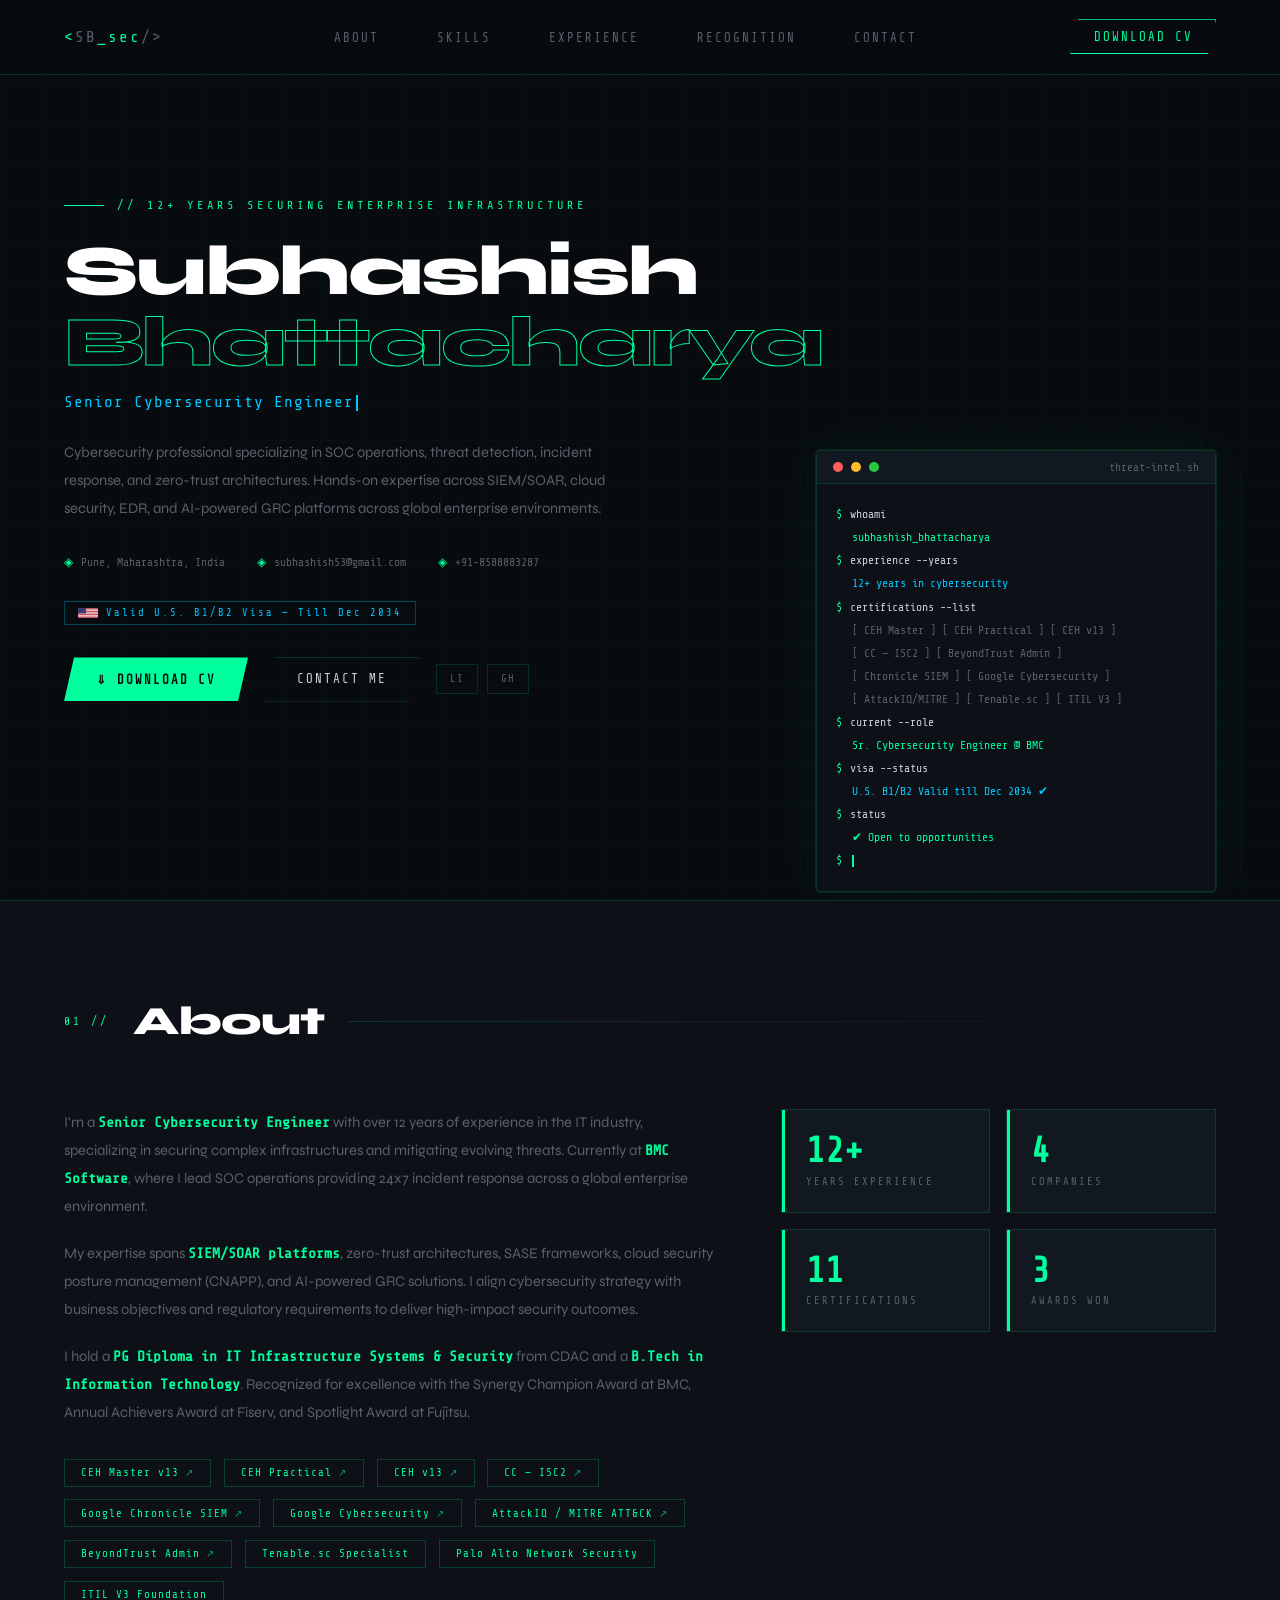
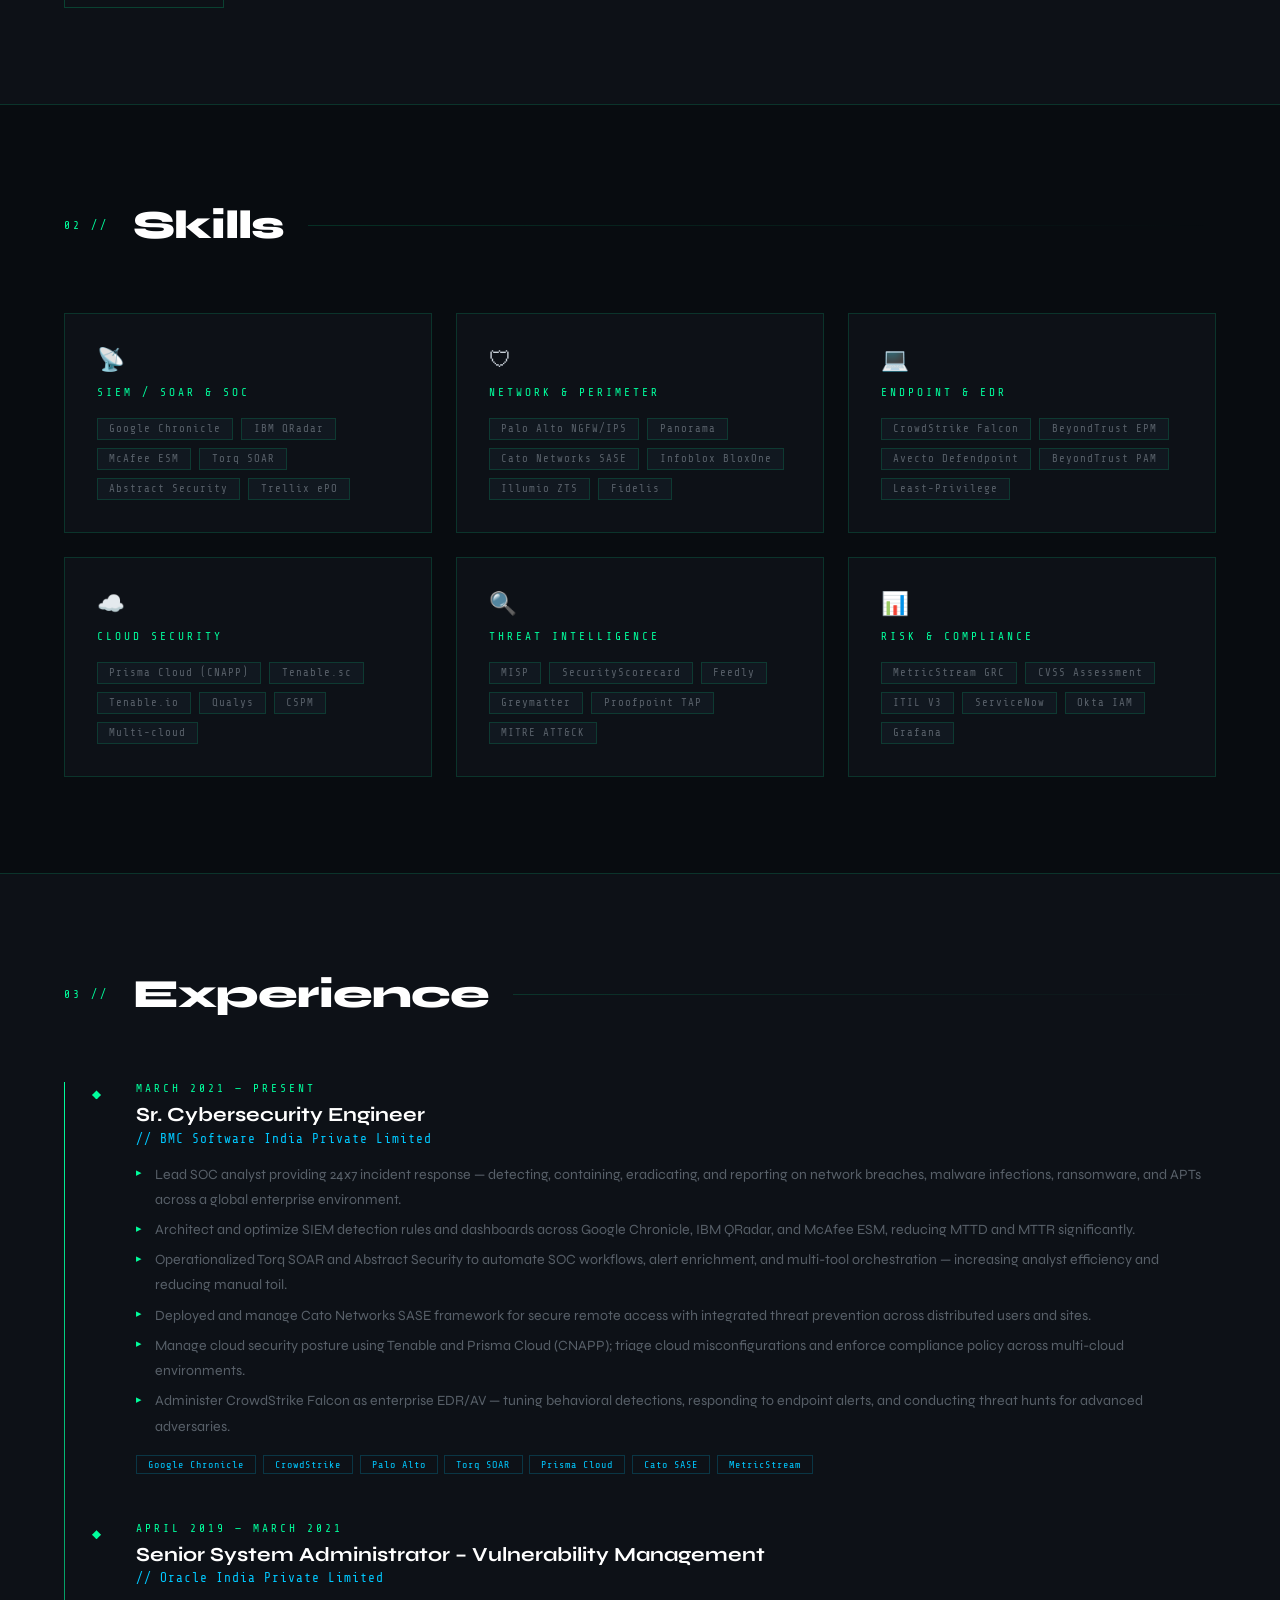
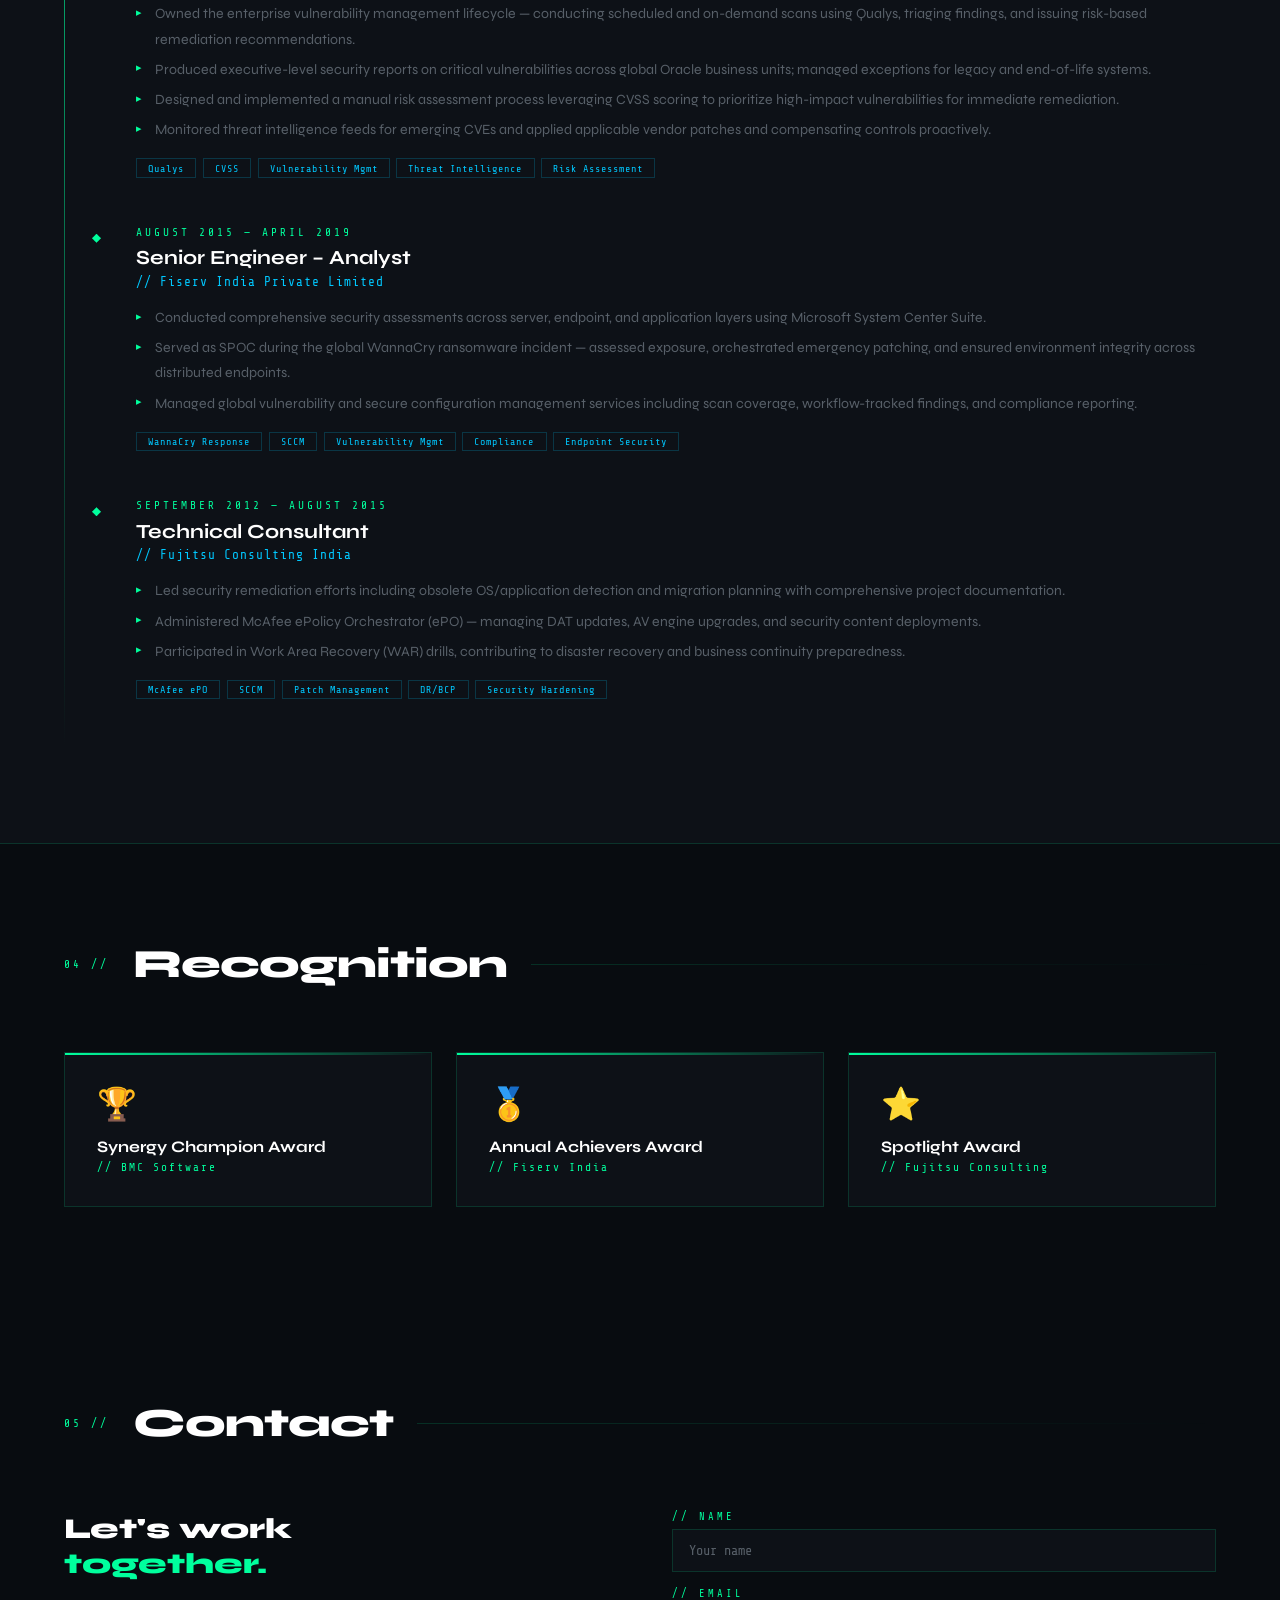
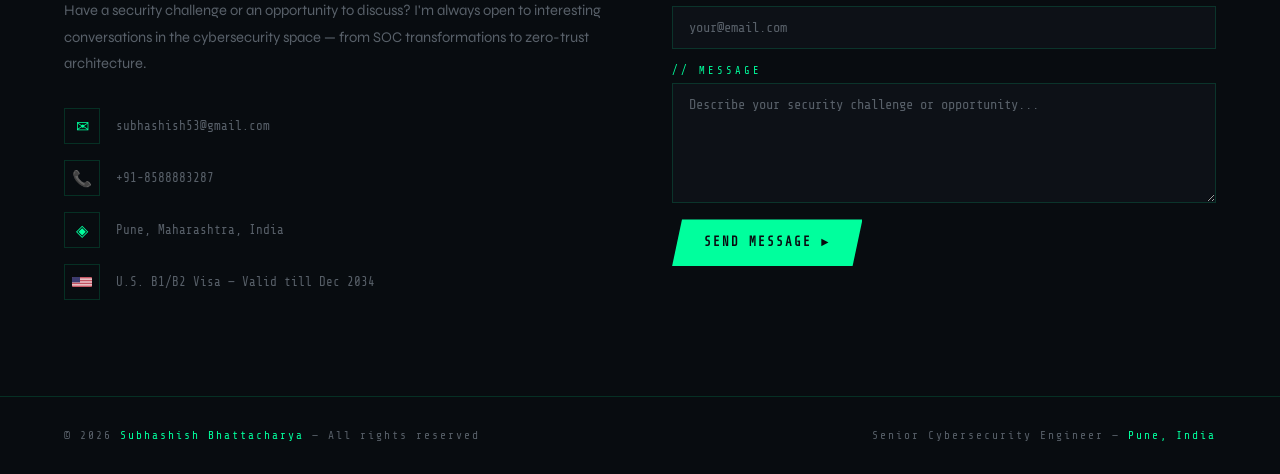
==== index.html @ 86fe82c5 "Initial commit — Subhashish Bhattacharya portfolio - Single-page cybersecurity portfolio (index.html" ====
<!DOCTYPE html>
<html lang="en">
<head>
<meta charset="UTF-8"/>
<meta name="viewport" content="width=device-width, initial-scale=1.0"/>
<meta name="description" content="Subhashish Bhattacharya — Senior Cybersecurity Engineer with 12+ years in SOC operations, threat detection, incident response, SIEM/SOAR, and cloud security across global enterprise environments."/>
<meta name="keywords" content="Cybersecurity Engineer, SOC, SIEM, SOAR, CrowdStrike, Chronicle, Incident Response, Threat Hunting, Cloud Security, Pune"/>
<meta name="author" content="Subhashish Bhattacharya"/>
<!-- Open Graph -->
<meta property="og:title" content="Subhashish Bhattacharya | Senior Cybersecurity Engineer"/>
<meta property="og:description" content="12+ years securing enterprise infrastructure — SOC, SIEM/SOAR, threat detection, cloud security."/>
<meta property="og:type" content="website"/>
<meta property="og:url" content="https://subhashish53.netlify.app/"/>
<!-- Twitter Card -->
<meta name="twitter:card" content="summary"/>
<meta name="twitter:title" content="Subhashish Bhattacharya | Senior Cybersecurity Engineer"/>
<meta name="twitter:description" content="12+ years securing enterprise infrastructure — SOC, SIEM/SOAR, threat detection, cloud security."/>
<title>Subhashish Bhattacharya | Senior Cybersecurity Engineer</title>
<link rel="preconnect" href="https://fonts.googleapis.com"/>
<link rel="preconnect" href="https://fonts.gstatic.com" crossorigin/>
<link href="https://fonts.googleapis.com/css2?family=Share+Tech+Mono&family=Syne:wght@400;600;700;800&display=swap" rel="stylesheet"/>
<link rel="stylesheet" href="style.css"/>
</head>
<body>

<a href="#hero" class="skip-link">Skip to content</a>

<!-- NAV -->
<nav aria-label="Main navigation">
  <a href="#hero" class="nav-logo" aria-label="Home">&lt;<span>SB</span>_sec<span>/&gt;</span></a>
  <ul class="nav-links" id="nav-menu" role="list">
    <li><a href="#about">About</a></li>
    <li><a href="#skills">Skills</a></li>
    <li><a href="#experience">Experience</a></li>
    <li><a href="#awards">Recognition</a></li>
    <li><a href="#contact">Contact</a></li>
  </ul>
  <button class="nav-hamburger" id="nav-toggle" aria-controls="nav-menu" aria-expanded="false" aria-label="Toggle navigation menu">
    <span></span><span></span><span></span>
  </button>
  <a href="Subhashish_Bhattacharya.pdf" download class="nav-cta" aria-label="Download CV PDF">Download CV</a>
</nav>

<!-- HERO -->
<section id="hero" aria-label="Introduction">
  <div class="hero-content">
    <div class="hero-tag">// 12+ years securing enterprise infrastructure</div>
    <h1 class="hero-name">Subhashish<br><span class="outline">Bhattacharya</span></h1>
    <div class="hero-title" aria-live="polite" aria-label="Current role">
      <span id="typed-text">Senior Cybersecurity Engineer</span><span class="cursor" aria-hidden="true"></span>
    </div>
    <p class="hero-desc">
      Cybersecurity professional specializing in SOC operations, threat detection, incident response, and zero-trust architectures. Hands-on expertise across SIEM/SOAR, cloud security, EDR, and AI-powered GRC platforms across global enterprise environments.
    </p>
    <div class="hero-info">
      <div class="hero-info-item"><span class="icon" aria-hidden="true">◈</span> Pune, Maharashtra, India</div>
      <div class="hero-info-item"><span class="icon" aria-hidden="true">◈</span> <a href="mailto:subhashish53@gmail.com" style="color:inherit;text-decoration:none;">subhashish53@gmail.com</a></div>
      <div class="hero-info-item"><span class="icon" aria-hidden="true">◈</span> +91-8588883287</div>
    </div>
    <div class="visa-badge" role="note"><img src="data:image/svg+xml,%3Csvg xmlns='http://www.w3.org/2000/svg' viewBox='0 0 60 30'%3E%3Crect width='60' height='30' fill='%23B22234'/%3E%3Crect y='2.3' width='60' height='2.3' fill='white'/%3E%3Crect y='6.9' width='60' height='2.3' fill='white'/%3E%3Crect y='11.5' width='60' height='2.3' fill='white'/%3E%3Crect y='16.2' width='60' height='2.3' fill='white'/%3E%3Crect y='20.8' width='60' height='2.3' fill='white'/%3E%3Crect y='25.4' width='60' height='2.3' fill='white'/%3E%3Crect width='24' height='16.2' fill='%233C3B6E'/%3E%3C/svg%3E" alt="US Flag" class="flag-img" aria-hidden="true"/> Valid U.S. B1/B2 Visa — Till Dec 2034</div>
    <div class="hero-actions">
      <a href="Subhashish_Bhattacharya.pdf" download class="btn-primary" aria-label="Download CV PDF">&#8659; Download CV</a>
      <a href="#contact" class="btn-secondary">Contact Me</a>
      <div class="social-links" aria-label="Social profiles">
        <a href="https://www.linkedin.com/in/subhashish53/" target="_blank" rel="noopener noreferrer" aria-label="LinkedIn profile">LI</a>
        <a href="https://github.com/subhashish53" target="_blank" rel="noopener noreferrer" aria-label="GitHub profile">GH</a>
      </div>
    </div>
  </div>

  <div class="hero-terminal" aria-hidden="true" role="presentation">
    <div class="terminal-bar">
      <div class="t-dot red"></div><div class="t-dot yellow"></div><div class="t-dot green"></div>
      <div class="terminal-title">threat-intel.sh</div>
    </div>
    <div class="terminal-body">
      <div class="t-line"><span class="t-prompt">$</span><span class="t-cmd"> whoami</span></div>
      <div class="t-out t-green">subhashish_bhattacharya</div>
      <div class="t-line"><span class="t-prompt">$</span><span class="t-cmd"> experience --years</span></div>
      <div class="t-out t-blue">12+ years in cybersecurity</div>
      <div class="t-line"><span class="t-prompt">$</span><span class="t-cmd"> certifications --list</span></div>
      <div class="t-out">[ CEH Master ] [ CEH Practical ] [ CEH v13 ]</div>
      <div class="t-out">[ CC — ISC2 ] [ BeyondTrust Admin ]</div>
      <div class="t-out">[ Chronicle SIEM ] [ Google Cybersecurity ]</div>
      <div class="t-out">[ AttackIQ/MITRE ] [ Tenable.sc ] [ ITIL V3 ]</div>
      <div class="t-line"><span class="t-prompt">$</span><span class="t-cmd"> current --role</span></div>
      <div class="t-out t-green">Sr. Cybersecurity Engineer @ BMC</div>
      <div class="t-line"><span class="t-prompt">$</span><span class="t-cmd"> visa --status</span></div>
      <div class="t-out t-blue">U.S. B1/B2 Valid till Dec 2034 ✔</div>
      <div class="t-line"><span class="t-prompt">$</span><span class="t-cmd"> status</span></div>
      <div class="t-out t-green">✔ Open to opportunities</div>
      <div class="t-line"><span class="t-prompt">$</span><span class="t-cmd"><span class="cursor" style="background:var(--accent)" aria-hidden="true"></span></span></div>
    </div>
  </div>
</section>

<!-- ABOUT -->
<section id="about" aria-labelledby="about-title">
  <div class="section-header reveal">
    <span class="section-number">01 //</span>
    <h2 class="section-title" id="about-title">About</h2>
    <div class="section-line" aria-hidden="true"></div>
  </div>
  <div class="about-grid">
    <div class="about-text reveal">
      <p>I'm a <strong>Senior Cybersecurity Engineer</strong> with over 12 years of experience in the IT industry, specializing in securing complex infrastructures and mitigating evolving threats. Currently at <strong>BMC Software</strong>, where I lead SOC operations providing 24x7 incident response across a global enterprise environment.</p>
      <p>My expertise spans <strong>SIEM/SOAR platforms</strong>, zero-trust architectures, SASE frameworks, cloud security posture management (CNAPP), and AI-powered GRC solutions. I align cybersecurity strategy with business objectives and regulatory requirements to deliver high-impact security outcomes.</p>
      <p>I hold a <strong>PG Diploma in IT Infrastructure Systems &amp; Security</strong> from CDAC and a <strong>B.Tech in Information Technology</strong>. Recognized for excellence with the Synergy Champion Award at BMC, Annual Achievers Award at Fiserv, and Spotlight Award at Fujitsu.</p>

      <div class="certs-grid" role="list" aria-label="Certifications">
        <a class="cert-badge" role="listitem" href="https://drive.google.com/file/d/1cqCPP0fcl5gA-QZOKap31Gk3EQddqBVk/view" target="_blank" rel="noopener noreferrer" aria-label="CEH Master v13 certificate (opens in new tab)">CEH Master v13</a>
        <a class="cert-badge" role="listitem" href="https://drive.google.com/file/d/16MxEuxCjTVktu-DKGBJn0GdXpfcSZPaK/view" target="_blank" rel="noopener noreferrer" aria-label="CEH Practical certificate (opens in new tab)">CEH Practical</a>
        <a class="cert-badge" role="listitem" href="https://drive.google.com/file/d/1heQb-JkA9ScF9t5deFjkH-E2OxWP1b0K/view" target="_blank" rel="noopener noreferrer" aria-label="CEH v13 certificate (opens in new tab)">CEH v13</a>
        <a class="cert-badge" role="listitem" href="https://drive.google.com/file/d/1R3XdmagIMR9EzPBZNs9bTCRd5XsYGVK7/view" target="_blank" rel="noopener noreferrer" aria-label="CC — ISC2 certificate (opens in new tab)">CC — ISC2</a>
        <a class="cert-badge" role="listitem" href="https://drive.google.com/file/d/1AcaLoS705KobUgCL_Svd_c0FHXDXWL0P/view" target="_blank" rel="noopener noreferrer" aria-label="Google Chronicle SIEM certificate (opens in new tab)">Google Chronicle SIEM</a>
        <a class="cert-badge" role="listitem" href="https://drive.google.com/file/d/1JjbPBuRhxGrsvR8KgAdQMt10MkFg2x_4/view" target="_blank" rel="noopener noreferrer" aria-label="Google Cybersecurity certificate (opens in new tab)">Google Cybersecurity</a>
        <a class="cert-badge" role="listitem" href="https://drive.google.com/file/d/1i5aWia-tntS1HQNsrq4wCXVqkUFIYgM4/view" target="_blank" rel="noopener noreferrer" aria-label="AttackIQ MITRE ATT&amp;CK certificate (opens in new tab)">AttackIQ / MITRE ATT&amp;CK</a>
        <a class="cert-badge" role="listitem" href="https://drive.google.com/file/d/1MNc_0Uo7kedq93VqOlQg95E8Md-zAUr9/view" target="_blank" rel="noopener noreferrer" aria-label="BeyondTrust Admin certificate (opens in new tab)">BeyondTrust Admin</a>
        <span class="cert-badge" role="listitem">Tenable.sc Specialist</span>
        <span class="cert-badge" role="listitem">Palo Alto Network Security</span>
        <span class="cert-badge" role="listitem">ITIL V3 Foundation</span>
      </div>
    </div>
    <div class="about-stats reveal" aria-label="Career statistics">
      <div class="stat-card"><div class="stat-num">12+</div><div class="stat-label">Years Experience</div></div>
      <div class="stat-card"><div class="stat-num">4</div><div class="stat-label">Companies</div></div>
      <div class="stat-card"><div class="stat-num">11</div><div class="stat-label">Certifications</div></div>
      <div class="stat-card"><div class="stat-num">3</div><div class="stat-label">Awards Won</div></div>
    </div>
  </div>
</section>

<!-- SKILLS -->
<section id="skills" aria-labelledby="skills-title">
  <div class="section-header reveal">
    <span class="section-number">02 //</span>
    <h2 class="section-title" id="skills-title">Skills</h2>
    <div class="section-line" aria-hidden="true"></div>
  </div>
  <div class="skills-grid">
    <div class="skill-category reveal">
      <div class="skill-cat-icon" aria-hidden="true">📡</div>
      <div class="skill-cat-title">SIEM / SOAR &amp; SOC</div>
      <div class="skill-tags">
        <span class="skill-tag">Google Chronicle</span>
        <span class="skill-tag">IBM QRadar</span>
        <span class="skill-tag">McAfee ESM</span>
        <span class="skill-tag">Torq SOAR</span>
        <span class="skill-tag">Abstract Security</span>
        <span class="skill-tag">Trellix ePO</span>
      </div>
    </div>
    <div class="skill-category reveal">
      <div class="skill-cat-icon" aria-hidden="true">🛡</div>
      <div class="skill-cat-title">Network &amp; Perimeter</div>
      <div class="skill-tags">
        <span class="skill-tag">Palo Alto NGFW/IPS</span>
        <span class="skill-tag">Panorama</span>
        <span class="skill-tag">Cato Networks SASE</span>
        <span class="skill-tag">Infoblox BloxOne</span>
        <span class="skill-tag">Illumio ZTS</span>
        <span class="skill-tag">Fidelis</span>
      </div>
    </div>
    <div class="skill-category reveal">
      <div class="skill-cat-icon" aria-hidden="true">💻</div>
      <div class="skill-cat-title">Endpoint &amp; EDR</div>
      <div class="skill-tags">
        <span class="skill-tag">CrowdStrike Falcon</span>
        <span class="skill-tag">BeyondTrust EPM</span>
        <span class="skill-tag">Avecto Defendpoint</span>
        <span class="skill-tag">BeyondTrust PAM</span>
        <span class="skill-tag">Least-Privilege</span>
      </div>
    </div>
    <div class="skill-category reveal">
      <div class="skill-cat-icon" aria-hidden="true">☁️</div>
      <div class="skill-cat-title">Cloud Security</div>
      <div class="skill-tags">
        <span class="skill-tag">Prisma Cloud (CNAPP)</span>
        <span class="skill-tag">Tenable.sc</span>
        <span class="skill-tag">Tenable.io</span>
        <span class="skill-tag">Qualys</span>
        <span class="skill-tag">CSPM</span>
        <span class="skill-tag">Multi-cloud</span>
      </div>
    </div>
    <div class="skill-category reveal">
      <div class="skill-cat-icon" aria-hidden="true">🔍</div>
      <div class="skill-cat-title">Threat Intelligence</div>
      <div class="skill-tags">
        <span class="skill-tag">MISP</span>
        <span class="skill-tag">SecurityScorecard</span>
        <span class="skill-tag">Feedly</span>
        <span class="skill-tag">Greymatter</span>
        <span class="skill-tag">Proofpoint TAP</span>
        <span class="skill-tag">MITRE ATT&amp;CK</span>
      </div>
    </div>
    <div class="skill-category reveal">
      <div class="skill-cat-icon" aria-hidden="true">📊</div>
      <div class="skill-cat-title">Risk &amp; Compliance</div>
      <div class="skill-tags">
        <span class="skill-tag">MetricStream GRC</span>
        <span class="skill-tag">CVSS Assessment</span>
        <span class="skill-tag">ITIL V3</span>
        <span class="skill-tag">ServiceNow</span>
        <span class="skill-tag">Okta IAM</span>
        <span class="skill-tag">Grafana</span>
      </div>
    </div>
  </div>
</section>

<!-- EXPERIENCE -->
<section id="experience" aria-labelledby="experience-title">
  <div class="section-header reveal">
    <span class="section-number">03 //</span>
    <h2 class="section-title" id="experience-title">Experience</h2>
    <div class="section-line" aria-hidden="true"></div>
  </div>
  <div class="timeline">

    <article class="timeline-item reveal">
      <div class="timeline-date">March 2021 — Present</div>
      <h3 class="timeline-role">Sr. Cybersecurity Engineer</h3>
      <div class="timeline-company">// BMC Software India Private Limited</div>
      <ul class="timeline-bullets">
        <li>Lead SOC analyst providing 24x7 incident response — detecting, containing, eradicating, and reporting on network breaches, malware infections, ransomware, and APTs across a global enterprise environment.</li>
        <li>Architect and optimize SIEM detection rules and dashboards across Google Chronicle, IBM QRadar, and McAfee ESM, reducing MTTD and MTTR significantly.</li>
        <li>Operationalized Torq SOAR and Abstract Security to automate SOC workflows, alert enrichment, and multi-tool orchestration — increasing analyst efficiency and reducing manual toil.</li>
        <li>Deployed and manage Cato Networks SASE framework for secure remote access with integrated threat prevention across distributed users and sites.</li>
        <li>Manage cloud security posture using Tenable and Prisma Cloud (CNAPP); triage cloud misconfigurations and enforce compliance policy across multi-cloud environments.</li>
        <li>Administer CrowdStrike Falcon as enterprise EDR/AV — tuning behavioral detections, responding to endpoint alerts, and conducting threat hunts for advanced adversaries.</li>
      </ul>
      <div class="timeline-tags" aria-label="Technologies used">
        <span class="timeline-tag">Google Chronicle</span>
        <span class="timeline-tag">CrowdStrike</span>
        <span class="timeline-tag">Palo Alto</span>
        <span class="timeline-tag">Torq SOAR</span>
        <span class="timeline-tag">Prisma Cloud</span>
        <span class="timeline-tag">Cato SASE</span>
        <span class="timeline-tag">MetricStream</span>
      </div>
    </article>

    <article class="timeline-item reveal">
      <div class="timeline-date">April 2019 — March 2021</div>
      <h3 class="timeline-role">Senior System Administrator – Vulnerability Management</h3>
      <div class="timeline-company">// Oracle India Private Limited</div>
      <ul class="timeline-bullets">
        <li>Owned the enterprise vulnerability management lifecycle — conducting scheduled and on-demand scans using Qualys, triaging findings, and issuing risk-based remediation recommendations.</li>
        <li>Produced executive-level security reports on critical vulnerabilities across global Oracle business units; managed exceptions for legacy and end-of-life systems.</li>
        <li>Designed and implemented a manual risk assessment process leveraging CVSS scoring to prioritize high-impact vulnerabilities for immediate remediation.</li>
        <li>Monitored threat intelligence feeds for emerging CVEs and applied applicable vendor patches and compensating controls proactively.</li>
      </ul>
      <div class="timeline-tags" aria-label="Technologies used">
        <span class="timeline-tag">Qualys</span>
        <span class="timeline-tag">CVSS</span>
        <span class="timeline-tag">Vulnerability Mgmt</span>
        <span class="timeline-tag">Threat Intelligence</span>
        <span class="timeline-tag">Risk Assessment</span>
      </div>
    </article>

    <article class="timeline-item reveal">
      <div class="timeline-date">August 2015 — April 2019</div>
      <h3 class="timeline-role">Senior Engineer – Analyst</h3>
      <div class="timeline-company">// Fiserv India Private Limited</div>
      <ul class="timeline-bullets">
        <li>Conducted comprehensive security assessments across server, endpoint, and application layers using Microsoft System Center Suite.</li>
        <li>Served as SPOC during the global WannaCry ransomware incident — assessed exposure, orchestrated emergency patching, and ensured environment integrity across distributed endpoints.</li>
        <li>Managed global vulnerability and secure configuration management services including scan coverage, workflow-tracked findings, and compliance reporting.</li>
      </ul>
      <div class="timeline-tags" aria-label="Technologies used">
        <span class="timeline-tag">WannaCry Response</span>
        <span class="timeline-tag">SCCM</span>
        <span class="timeline-tag">Vulnerability Mgmt</span>
        <span class="timeline-tag">Compliance</span>
        <span class="timeline-tag">Endpoint Security</span>
      </div>
    </article>

    <article class="timeline-item reveal">
      <div class="timeline-date">September 2012 — August 2015</div>
      <h3 class="timeline-role">Technical Consultant</h3>
      <div class="timeline-company">// Fujitsu Consulting India</div>
      <ul class="timeline-bullets">
        <li>Led security remediation efforts including obsolete OS/application detection and migration planning with comprehensive project documentation.</li>
        <li>Administered McAfee ePolicy Orchestrator (ePO) — managing DAT updates, AV engine upgrades, and security content deployments.</li>
        <li>Participated in Work Area Recovery (WAR) drills, contributing to disaster recovery and business continuity preparedness.</li>
      </ul>
      <div class="timeline-tags" aria-label="Technologies used">
        <span class="timeline-tag">McAfee ePO</span>
        <span class="timeline-tag">SCCM</span>
        <span class="timeline-tag">Patch Management</span>
        <span class="timeline-tag">DR/BCP</span>
        <span class="timeline-tag">Security Hardening</span>
      </div>
    </article>

  </div>
</section>

<!-- AWARDS -->
<section id="awards" aria-labelledby="awards-title">
  <div class="section-header reveal">
    <span class="section-number">04 //</span>
    <h2 class="section-title" id="awards-title">Recognition</h2>
    <div class="section-line" aria-hidden="true"></div>
  </div>
  <div class="awards-grid">
    <div class="award-card reveal">
      <div class="award-icon" aria-hidden="true">🏆</div>
      <div class="award-title">Synergy Champion Award</div>
      <div class="award-company">// BMC Software</div>
    </div>
    <div class="award-card reveal">
      <div class="award-icon" aria-hidden="true">🥇</div>
      <div class="award-title">Annual Achievers Award</div>
      <div class="award-company">// Fiserv India</div>
    </div>
    <div class="award-card reveal">
      <div class="award-icon" aria-hidden="true">⭐</div>
      <div class="award-title">Spotlight Award</div>
      <div class="award-company">// Fujitsu Consulting</div>
    </div>
  </div>
</section>

<!-- CONTACT -->
<section id="contact" aria-labelledby="contact-title">
  <div class="section-header reveal">
    <span class="section-number">05 //</span>
    <h2 class="section-title" id="contact-title">Contact</h2>
    <div class="section-line" aria-hidden="true"></div>
  </div>
  <div class="contact-grid">
    <div class="contact-info reveal">
      <h3>Let's work<br><span style="color:var(--accent)">together.</span></h3>
      <p>Have a security challenge or an opportunity to discuss? I'm always open to interesting conversations in the cybersecurity space — from SOC transformations to zero-trust architecture.</p>
      <div class="contact-items">
        <div class="contact-item"><div class="c-icon" aria-hidden="true">✉</div><span><a href="mailto:subhashish53@gmail.com" style="color:var(--text-dim);text-decoration:none;">subhashish53@gmail.com</a></span></div>
        <div class="contact-item"><div class="c-icon" aria-hidden="true">📞</div><span>+91-8588883287</span></div>
        <div class="contact-item"><div class="c-icon" aria-hidden="true">◈</div><span>Pune, Maharashtra, India</span></div>
        <div class="contact-item"><div class="c-icon" aria-hidden="true"><img src="data:image/svg+xml,%3Csvg xmlns='http://www.w3.org/2000/svg' viewBox='0 0 60 30'%3E%3Crect width='60' height='30' fill='%23B22234'/%3E%3Crect y='2.3' width='60' height='2.3' fill='white'/%3E%3Crect y='6.9' width='60' height='2.3' fill='white'/%3E%3Crect y='11.5' width='60' height='2.3' fill='white'/%3E%3Crect y='16.2' width='60' height='2.3' fill='white'/%3E%3Crect y='20.8' width='60' height='2.3' fill='white'/%3E%3Crect y='25.4' width='60' height='2.3' fill='white'/%3E%3Crect width='24' height='16.2' fill='%233C3B6E'/%3E%3C/svg%3E" alt="US Flag" class="flag-img" aria-hidden="true"/></div><span>U.S. B1/B2 Visa — Valid till Dec 2034</span></div>
      </div>
    </div>
    <form class="contact-form reveal" id="contact-form" name="contact" netlify netlify-honeypot="bot-field" aria-label="Contact form">
      <input type="hidden" name="form-name" value="contact"/>
      <p hidden><label>Don't fill this out if you're human: <input name="bot-field"/></label></p>
      <div class="form-group">
        <label class="form-label" for="contact-name">// Name</label>
        <input type="text" id="contact-name" name="name" class="form-input" placeholder="Your name" required autocomplete="name"/>
      </div>
      <div class="form-group">
        <label class="form-label" for="contact-email">// Email</label>
        <input type="email" id="contact-email" name="email" class="form-input" placeholder="your@email.com" required autocomplete="email"/>
      </div>
      <div class="form-group">
        <label class="form-label" for="contact-message">// Message</label>
        <textarea id="contact-message" name="message" class="form-input" placeholder="Describe your security challenge or opportunity..." required></textarea>
      </div>
      <button type="submit" class="btn-submit">Send Message &#9658;</button>
      <div class="form-status" id="form-status" role="status" aria-live="polite"></div>
    </form>
  </div>
</section>

<!-- FOOTER -->
<footer>
  <div class="footer-text">© 2026 <span>Subhashish Bhattacharya</span> — All rights reserved</div>
  <div class="footer-text">Senior Cybersecurity Engineer — <span>Pune, India</span></div>
</footer>

<script src="script.js" defer></script>
</body>
</html>
---- style.css ----
/* ─────────────────────────────────────────────
   Subhashish Bhattacharya — Portfolio Styles
   subhashish53.netlify.app
   ───────────────────────────────────────────── */

/* ── DESIGN TOKENS ──────────────────────────── */
:root {
  --bg: #080c10;
  --bg2: #0d1117;
  --bg3: #111820;
  --accent: #00ff9d;
  --accent2: #00c8ff;
  --accent3: #ff4d6d;
  --text: #c9d1d9;
  --text-dim: #586069;
  --border: rgba(0,255,157,0.15);
  --mono: 'Share Tech Mono', monospace;
  --sans: 'Syne', sans-serif;
}

/* ── RESET & BASE ───────────────────────────── */
* { margin:0; padding:0; box-sizing:border-box; }
html { scroll-behavior: smooth; scroll-padding-top: 72px; }
body { background: var(--bg); color: var(--text); font-family: var(--sans); overflow-x: hidden; }

/* ── SKIP LINK ──────────────────────────────── */
.skip-link {
  position: absolute; top: -100%; left: 1rem;
  background: var(--accent); color: var(--bg);
  padding: 0.5rem 1rem; font-family: var(--mono); font-size: 0.8rem;
  z-index: 9999; text-decoration: none; font-weight: 700;
  transition: top 0.2s;
}
.skip-link:focus { top: 0.5rem; }

/* ── BACKGROUND GRID & SCANLINES ────────────── */
body::before {
  content: '';
  position: fixed; inset: 0;
  background-image:
    linear-gradient(rgba(0,255,157,0.03) 1px, transparent 1px),
    linear-gradient(90deg, rgba(0,255,157,0.03) 1px, transparent 1px);
  background-size: 40px 40px;
  pointer-events: none; z-index: 0;
}
body::after {
  content: '';
  position: fixed; inset: 0;
  background: repeating-linear-gradient(0deg, transparent, transparent 2px, rgba(0,0,0,0.08) 2px, rgba(0,0,0,0.08) 4px);
  pointer-events: none; z-index: 0;
}

/* ── NAV ────────────────────────────────────── */
nav {
  position: fixed; top: 0; left: 0; right: 0; z-index: 100;
  display: flex; justify-content: space-between; align-items: center;
  padding: 1.2rem 4rem;
  background: rgba(8,12,16,0.9); backdrop-filter: blur(12px);
  border-bottom: 1px solid var(--border);
}
.nav-logo { font-family: var(--mono); color: var(--accent); font-size: 1rem; letter-spacing: 2px; text-decoration: none; }
.nav-logo span { color: var(--text-dim); }
.nav-links { display: flex; gap: 2.5rem; list-style: none; }
.nav-links a {
  font-family: var(--mono); color: var(--text-dim); text-decoration: none;
  font-size: 0.78rem; letter-spacing: 2px; text-transform: uppercase; transition: color 0.2s;
}
.nav-links a::before { content: '> '; color: var(--accent); opacity: 0; transition: opacity 0.2s; }
.nav-links a:hover,
.nav-links a.active { color: var(--accent); }
.nav-links a:hover::before,
.nav-links a.active::before { opacity: 1; }
.nav-cta {
  font-family: var(--mono); font-size: 0.78rem; letter-spacing: 2px;
  padding: 0.6rem 1.4rem; border: 1px solid var(--accent); color: var(--accent);
  text-decoration: none; text-transform: uppercase; transition: all 0.2s;
  clip-path: polygon(8px 0%, 100% 0%, calc(100% - 8px) 100%, 0% 100%);
}
.nav-cta:hover { background: var(--accent); color: var(--bg); }

/* ── HAMBURGER ──────────────────────────────── */
.nav-hamburger {
  display: none; flex-direction: column; gap: 5px; cursor: pointer;
  background: none; border: none; padding: 4px; z-index: 101;
}
.nav-hamburger span {
  display: block; width: 22px; height: 2px; background: var(--accent); transition: all 0.3s;
}
.nav-hamburger.open span:nth-child(1) { transform: translateY(7px) rotate(45deg); }
.nav-hamburger.open span:nth-child(2) { opacity: 0; }
.nav-hamburger.open span:nth-child(3) { transform: translateY(-7px) rotate(-45deg); }

/* ── HERO ───────────────────────────────────── */
#hero {
  position: relative; min-height: 100vh;
  display: flex; align-items: center; padding: 0 4rem; z-index: 1;
}
.hero-content { max-width: 680px; animation: fadeUp 1s ease both; }
.hero-tag {
  font-family: var(--mono); font-size: 0.75rem; color: var(--accent);
  letter-spacing: 4px; text-transform: uppercase; margin-bottom: 1.5rem;
  display: flex; align-items: center; gap: 0.8rem;
}
.hero-tag::before { content: ''; width: 40px; height: 1px; background: var(--accent); }
.hero-name {
  font-size: clamp(2.5rem, 5.5vw, 5rem); font-weight: 800;
  line-height: 1; color: #fff; margin-bottom: 1rem; letter-spacing: -2px;
}
.hero-name .outline { color: transparent; -webkit-text-stroke: 1px var(--accent); }
.hero-title { font-family: var(--mono); font-size: 1rem; color: var(--accent2); margin-bottom: 1.5rem; letter-spacing: 1px; min-height: 1.4em; }
.cursor { display: inline-block; width: 2px; height: 1em; background: var(--accent2); margin-left: 2px; animation: blink 1s step-end infinite; vertical-align: middle; }
.hero-desc { font-size: 0.92rem; color: var(--text-dim); line-height: 1.9; max-width: 560px; margin-bottom: 2rem; }
.hero-info { display: flex; gap: 2rem; margin-bottom: 2rem; flex-wrap: wrap; }
.hero-info-item { font-family: var(--mono); font-size: 0.72rem; color: var(--text-dim); display: flex; align-items: center; gap: 0.5rem; }
.hero-info-item .icon { color: var(--accent); }
.visa-badge {
  display: inline-flex; align-items: center; gap: 0.5rem;
  font-family: var(--mono); font-size: 0.65rem; letter-spacing: 2px;
  padding: 0.3rem 0.8rem; border: 1px solid rgba(0,200,255,0.3);
  color: var(--accent2); margin-bottom: 2rem;
}
/* SVG flag image — works on all browsers/OS including Windows Chrome */
.flag-img { width: 20px; height: 10px; display: inline-block; vertical-align: middle; border-radius: 1px; flex-shrink: 0; }
.hero-actions { display: flex; gap: 1rem; align-items: center; flex-wrap: wrap; }
.btn-primary {
  font-family: var(--mono); font-size: 0.78rem; letter-spacing: 2px;
  padding: 0.9rem 2rem; background: var(--accent); color: var(--bg);
  text-decoration: none; text-transform: uppercase; font-weight: 700;
  clip-path: polygon(10px 0%, 100% 0%, calc(100% - 10px) 100%, 0% 100%);
  transition: all 0.2s; cursor: pointer; border: none; display: inline-block;
}
.btn-primary:hover { background: #00e88a; transform: translateY(-2px); }
.btn-secondary {
  font-family: var(--mono); font-size: 0.78rem; letter-spacing: 2px;
  padding: 0.9rem 2rem; border: 1px solid var(--border); color: var(--text);
  text-decoration: none; text-transform: uppercase; transition: all 0.2s;
  clip-path: polygon(10px 0%, 100% 0%, calc(100% - 10px) 100%, 0% 100%);
  display: inline-block;
}
.btn-secondary:hover { border-color: var(--accent); color: var(--accent); }
.social-links { display: flex; gap: 0.6rem; }
.social-links a {
  font-family: var(--mono); font-size: 0.65rem; color: var(--text-dim); text-decoration: none;
  letter-spacing: 1px; transition: color 0.2s; border: 1px solid var(--border); padding: 0.5rem 0.8rem;
}
.social-links a:hover { color: var(--accent); border-color: var(--accent); }

/* ── TERMINAL CARD ──────────────────────────── */
.hero-terminal {
  position: absolute; right: 4rem; top: 50%; transform: translateY(-50%);
  width: 400px; background: var(--bg2); border: 1px solid var(--border);
  border-radius: 4px; overflow: hidden; animation: fadeUp 1s 0.3s ease both;
  box-shadow: 0 0 60px rgba(0,255,157,0.05), 0 0 0 1px rgba(0,255,157,0.1);
}
.terminal-bar {
  background: var(--bg3); padding: 0.6rem 1rem;
  display: flex; align-items: center; gap: 0.5rem; border-bottom: 1px solid var(--border);
}
.t-dot { width: 10px; height: 10px; border-radius: 50%; }
.t-dot.red { background: #ff5f57; }
.t-dot.yellow { background: #febc2e; }
.t-dot.green { background: #28c840; }
.terminal-title { font-family: var(--mono); font-size: 0.7rem; color: var(--text-dim); margin-left: auto; }
.terminal-body { padding: 1.2rem; font-family: var(--mono); font-size: 0.72rem; line-height: 2; }
.t-line { display: flex; gap: 0.5rem; }
.t-prompt { color: var(--accent); }
.t-cmd { color: var(--text); }
.t-out { color: var(--text-dim); padding-left: 1rem; }
.t-green { color: var(--accent); }
.t-blue { color: var(--accent2); }
.t-red { color: var(--accent3); }

/* ── SECTIONS ───────────────────────────────── */
section { position: relative; z-index: 1; padding: 6rem 4rem; }
.section-header { display: flex; align-items: center; gap: 1.5rem; margin-bottom: 4rem; }
.section-number { font-family: var(--mono); font-size: 0.7rem; color: var(--accent); letter-spacing: 3px; }
.section-title { font-size: 2.5rem; font-weight: 800; color: #fff; letter-spacing: -1px; }
.section-line { flex: 1; height: 1px; background: linear-gradient(to right, var(--border), transparent); }

/* ── SCROLL REVEAL ──────────────────────────── */
.reveal { opacity: 0; transform: translateY(24px); transition: opacity 0.6s ease, transform 0.6s ease; }
.reveal.visible { opacity: 1; transform: translateY(0); }

/* ── ABOUT ──────────────────────────────────── */
#about { background: var(--bg2); border-top: 1px solid var(--border); border-bottom: 1px solid var(--border); }
.about-grid { display: grid; grid-template-columns: 1.2fr 0.8fr; gap: 4rem; align-items: start; }
.about-text p { color: var(--text-dim); line-height: 1.9; margin-bottom: 1.2rem; font-size: 0.92rem; }
.about-text p strong { color: var(--accent); font-family: var(--mono); }
.about-stats { display: grid; grid-template-columns: 1fr 1fr; gap: 1rem; }
.stat-card {
  background: var(--bg3); border: 1px solid var(--border);
  padding: 1.5rem; position: relative; overflow: hidden; transition: border-color 0.3s;
}
.stat-card::before { content: ''; position: absolute; top: 0; left: 0; width: 3px; height: 100%; background: var(--accent); }
.stat-card:hover { border-color: var(--accent); }
.stat-num { font-size: 2.2rem; font-weight: 800; color: var(--accent); font-family: var(--mono); line-height: 1; }
.stat-label { font-family: var(--mono); font-size: 0.65rem; color: var(--text-dim); letter-spacing: 2px; text-transform: uppercase; margin-top: 0.4rem; }

/* ── CERTIFICATIONS ─────────────────────────── */
.certs-grid { display: flex; flex-wrap: wrap; gap: 0.8rem; margin-top: 2rem; }
.cert-badge {
  font-family: var(--mono); font-size: 0.68rem; padding: 0.4rem 1rem;
  border: 1px solid rgba(0,255,157,0.2); color: var(--accent);
  letter-spacing: 1px; transition: all 0.2s; text-decoration: none; display: inline-block;
}
.cert-badge:hover { background: rgba(0,255,157,0.05); border-color: var(--accent); }
.cert-badge[href]::after { content: ' \2197'; font-size: 0.6rem; opacity: 0.6; }
.cert-badge:not([href]) { cursor: default; }

/* ── SKILLS ─────────────────────────────────── */
.skills-grid { display: grid; grid-template-columns: repeat(auto-fit, minmax(280px, 1fr)); gap: 1.5rem; }
.skill-category {
  background: var(--bg2); border: 1px solid var(--border); padding: 2rem;
  transition: border-color 0.3s, transform 0.3s; position: relative; overflow: hidden;
}
.skill-category::after {
  content: ''; position: absolute; inset: 0;
  background: linear-gradient(135deg, rgba(0,255,157,0.03), transparent);
  opacity: 0; transition: opacity 0.3s;
}
.skill-category:hover { border-color: rgba(0,255,157,0.4); transform: translateY(-4px); }
.skill-category:hover::after { opacity: 1; }
.skill-cat-icon { font-size: 1.4rem; margin-bottom: 0.8rem; }
.skill-cat-title { font-family: var(--mono); font-size: 0.7rem; color: var(--accent); letter-spacing: 3px; text-transform: uppercase; margin-bottom: 1.2rem; }
.skill-tags { display: flex; flex-wrap: wrap; gap: 0.5rem; }
.skill-tag {
  font-family: var(--mono); font-size: 0.67rem; padding: 0.25rem 0.7rem;
  background: var(--bg3); border: 1px solid var(--border); color: var(--text-dim);
  letter-spacing: 1px; transition: all 0.2s;
}
.skill-tag:hover { border-color: var(--accent); color: var(--accent); }

/* ── EXPERIENCE ─────────────────────────────── */
#experience { background: var(--bg2); border-top: 1px solid var(--border); border-bottom: 1px solid var(--border); }
.timeline { position: relative; padding-left: 2rem; }
.timeline::before {
  content: ''; position: absolute; left: 0; top: 0; bottom: 0;
  width: 1px; background: linear-gradient(to bottom, var(--accent), transparent);
}
.timeline-item { position: relative; padding: 0 0 3rem 2.5rem; }
.timeline-item::before {
  content: ''; position: absolute; left: -4px; top: 8px;
  width: 9px; height: 9px; background: var(--accent);
  box-shadow: 0 0 12px var(--accent); clip-path: polygon(50% 0%, 100% 50%, 50% 100%, 0% 50%);
}
.timeline-date { font-family: var(--mono); font-size: 0.7rem; color: var(--accent); letter-spacing: 3px; text-transform: uppercase; margin-bottom: 0.4rem; }
.timeline-role { font-size: 1.25rem; font-weight: 700; color: #fff; margin-bottom: 0.3rem; }
.timeline-company { font-family: var(--mono); font-size: 0.8rem; color: var(--accent2); margin-bottom: 1rem; letter-spacing: 1px; }
.timeline-bullets { list-style: none; margin-bottom: 1rem; }
.timeline-bullets li {
  color: var(--text-dim); font-size: 0.88rem; line-height: 1.8; padding-left: 1.2rem; position: relative; margin-bottom: 0.3rem;
}
.timeline-bullets li::before { content: '\25B8'; position: absolute; left: 0; color: var(--accent); font-size: 0.7rem; top: 0.1rem; }
.timeline-tags { display: flex; flex-wrap: wrap; gap: 0.4rem; }
.timeline-tag {
  font-family: var(--mono); font-size: 0.63rem; padding: 0.2rem 0.7rem;
  border: 1px solid rgba(0,200,255,0.2); color: var(--accent2); letter-spacing: 1px;
}

/* ── CONTACT ────────────────────────────────── */
.contact-grid { display: grid; grid-template-columns: 1fr 1fr; gap: 4rem; align-items: start; }
.contact-info h3 { font-size: 1.8rem; font-weight: 800; color: #fff; margin-bottom: 1rem; }
.contact-info p { color: var(--text-dim); line-height: 1.8; font-size: 0.92rem; margin-bottom: 2rem; }
.contact-items { display: flex; flex-direction: column; gap: 1rem; }
.contact-item { display: flex; align-items: center; gap: 1rem; font-family: var(--mono); font-size: 0.78rem; color: var(--text-dim); }
.contact-item .c-icon { width: 36px; height: 36px; border: 1px solid var(--border); display: flex; align-items: center; justify-content: center; color: var(--accent); font-size: 1rem; flex-shrink: 0; }
.contact-form { display: flex; flex-direction: column; gap: 1rem; }
.form-group { display: flex; flex-direction: column; gap: 0.4rem; }
.form-label { font-family: var(--mono); font-size: 0.65rem; color: var(--accent); letter-spacing: 3px; text-transform: uppercase; }
.form-input {
  background: var(--bg2); border: 1px solid var(--border); color: var(--text);
  padding: 0.8rem 1rem; font-family: var(--mono); font-size: 0.85rem;
  outline: none; transition: border-color 0.2s; width: 100%;
}
.form-input:focus { border-color: var(--accent); box-shadow: 0 0 0 2px rgba(0,255,157,0.1); }
.form-input::placeholder { color: var(--text-dim); }
textarea.form-input { resize: vertical; min-height: 120px; }
.btn-submit {
  font-family: var(--mono); font-size: 0.78rem; letter-spacing: 2px;
  padding: 1rem 2rem; background: var(--accent); color: var(--bg);
  border: none; cursor: pointer; text-transform: uppercase; font-weight: 700;
  clip-path: polygon(10px 0%, 100% 0%, calc(100% - 10px) 100%, 0% 100%);
  transition: all 0.2s; align-self: flex-start;
}
.btn-submit:hover { background: #00e88a; transform: translateY(-2px); }
.form-status { font-family: var(--mono); font-size: 0.75rem; padding: 0.6rem 1rem; display: none; }
.form-status.success { color: var(--accent); border: 1px solid var(--accent); background: rgba(0,255,157,0.05); display: block; }
.form-status.error { color: var(--accent3); border: 1px solid var(--accent3); background: rgba(255,77,109,0.05); display: block; }

/* ── AWARDS ─────────────────────────────────── */
.awards-grid { display: grid; grid-template-columns: repeat(auto-fit, minmax(250px, 1fr)); gap: 1.5rem; }
.award-card {
  background: var(--bg2); border: 1px solid var(--border); padding: 2rem;
  position: relative; overflow: hidden; transition: border-color 0.3s;
}
.award-card::before { content: ''; position: absolute; top: 0; left: 0; right: 0; height: 2px; background: linear-gradient(to right, var(--accent), transparent); }
.award-card:hover { border-color: rgba(0,255,157,0.4); }
.award-icon { font-size: 2rem; margin-bottom: 0.8rem; }
.award-title { font-size: 1rem; font-weight: 700; color: #fff; margin-bottom: 0.3rem; }
.award-company { font-family: var(--mono); font-size: 0.7rem; color: var(--accent); letter-spacing: 2px; }

/* ── FOOTER ─────────────────────────────────── */
footer {
  position: relative; z-index: 1; border-top: 1px solid var(--border);
  padding: 2rem 4rem; display: flex; justify-content: space-between; align-items: center;
}
.footer-text { font-family: var(--mono); font-size: 0.7rem; color: var(--text-dim); letter-spacing: 2px; }
.footer-text span { color: var(--accent); }

/* ── ANIMATIONS ─────────────────────────────── */
@keyframes fadeUp { from { opacity: 0; transform: translateY(30px); } to { opacity: 1; transform: translateY(0); } }
@keyframes blink { 0%, 100% { opacity: 1; } 50% { opacity: 0; } }

/* ── RESPONSIVE ─────────────────────────────── */

/* Hide terminal only in the mid-range where it would collide with text */
@media (max-width: 1100px) and (min-width: 901px) {
  .hero-terminal { display: none; }
}

@media (max-width: 900px) {
  /* Nav */
  nav { padding: 1rem 1.5rem; }
  .nav-links {
    display: none; flex-direction: column; gap: 0; list-style: none;
    position: fixed; top: 0; left: 0; right: 0; bottom: 0;
    background: rgba(8,12,16,0.97); backdrop-filter: blur(16px);
    justify-content: center; align-items: center; z-index: 98;
  }
  .nav-links.open { display: flex; }
  .nav-links li { width: 100%; text-align: center; }
  .nav-links a { font-size: 1.1rem; padding: 1.2rem 2rem; display: block; }
  .nav-hamburger { display: flex; position: relative; z-index: 101; }
  .nav-cta { display: none; }

  /* Hero */
  #hero {
    padding: 6rem 1.5rem 3rem;
    flex-direction: column;         /* stack content + terminal vertically */
    align-items: flex-start;
    justify-content: center;
    min-height: auto;
    gap: 2.5rem;
  }
  .hero-name { letter-spacing: -1px; }                        /* Fix 1 */
  .hero-tag { letter-spacing: 2px; font-size: 0.68rem; }     /* Fix 3 */
  .hero-info { gap: 1rem; }                                   /* Fix 2 */

  /* Terminal: switch from absolute overlay to normal block */
  .hero-terminal {
    display: block;
    position: static;
    transform: none;
    width: 100%;
    max-width: 480px;
    margin: 0 auto;
    animation: fadeUp 1s 0.3s ease both;
  }

  /* Sections */
  section { padding: 4rem 1.5rem; }
  .section-title { font-size: clamp(1.6rem, 6vw, 2.5rem); } /* Fix 4 */

  /* Grids */
  .about-grid, .contact-grid { grid-template-columns: 1fr; gap: 2rem; }
  .skills-grid { grid-template-columns: 1fr; }               /* Fix 5 */
  .awards-grid { grid-template-columns: 1fr; }               /* Fix 6 */

  /* Timeline */
  .timeline { padding-left: 1.2rem; }                        /* Fix 7 */
  .timeline-item { padding: 0 0 2.5rem 1.8rem; }             /* Fix 7 */
  .timeline-role { font-size: 1.05rem; }

  /* Contact */
  .contact-item { word-break: break-all; }                   /* Fix 8 */
  .btn-submit { align-self: stretch; text-align: center; }   /* Fix 9 */

  /* Footer */
  footer { flex-direction: column; gap: 1rem; text-align: center; padding: 2rem 1.5rem; }
}

/* Extra small phones (≤ 480px) */
@media (max-width: 480px) {
  /* Hero name: no negative tracking at all on tiny screens */
  .hero-name { letter-spacing: 0; }
  /* Ensure hero actions stack vertically */
  .hero-actions { flex-direction: column; align-items: flex-start; }
  .btn-primary, .btn-secondary { width: 100%; text-align: center; }
  .social-links { width: 100%; justify-content: flex-start; }
  /* Section header: number + title wrap gracefully */
  .section-header { flex-wrap: wrap; gap: 0.8rem; margin-bottom: 2.5rem; }
  .section-line { display: none; }
  /* Cert badges full-width feel on tiny screens */
  .cert-badge { font-size: 0.62rem; padding: 0.35rem 0.7rem; }
  /* Timeline further tightened */
  .timeline { padding-left: 1rem; }
  .timeline-item { padding: 0 0 2rem 1.4rem; }
  .timeline-date { letter-spacing: 1px; }
  /* Stat cards: ensure 2-column holds on small phones */
  .about-stats { grid-template-columns: 1fr 1fr; gap: 0.8rem; }
  .stat-num { font-size: 1.8rem; }
  /* Contact icon wrapping */
  .contact-item { align-items: flex-start; }
  .contact-item .c-icon { margin-top: 2px; }
}

@media (prefers-reduced-motion: reduce) {
  .reveal { transition: none; opacity: 1; transform: none; }
  .hero-content, .hero-terminal { animation: none; opacity: 1; }
  html { scroll-behavior: auto; }
}
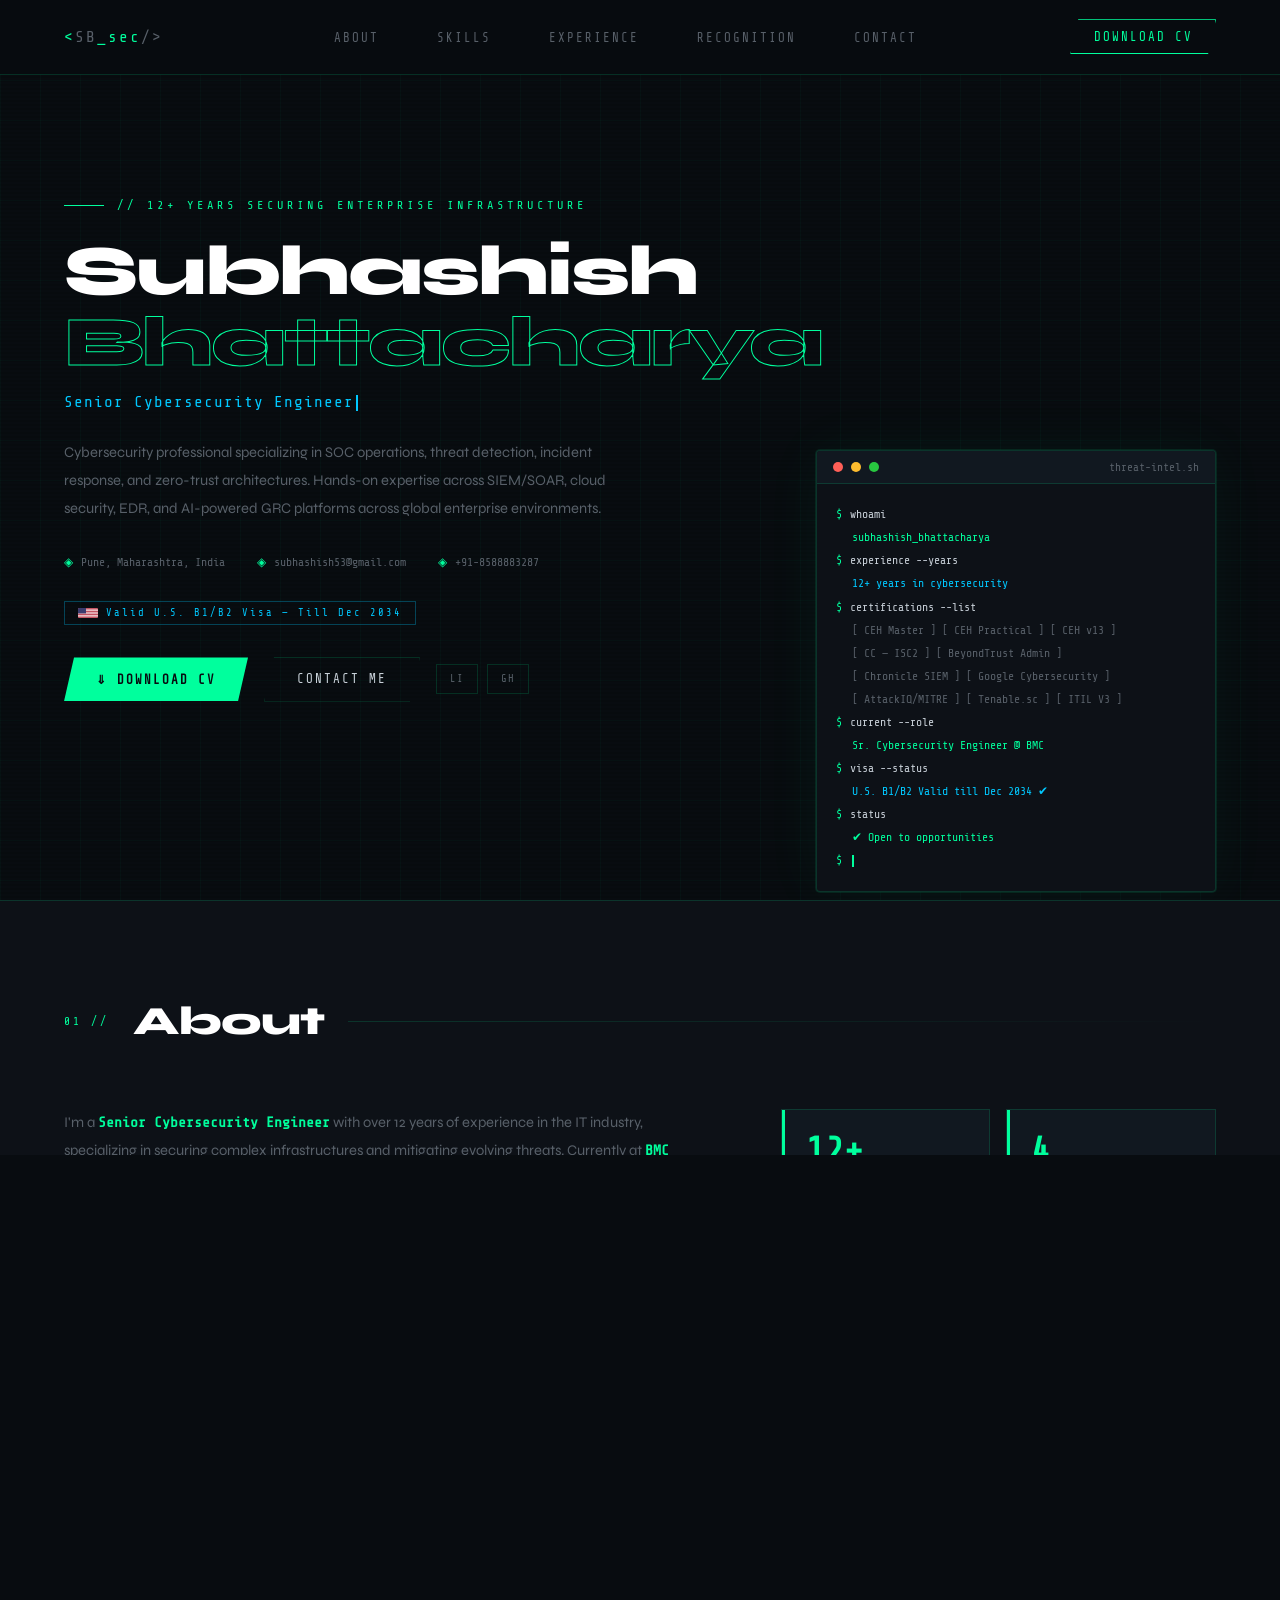
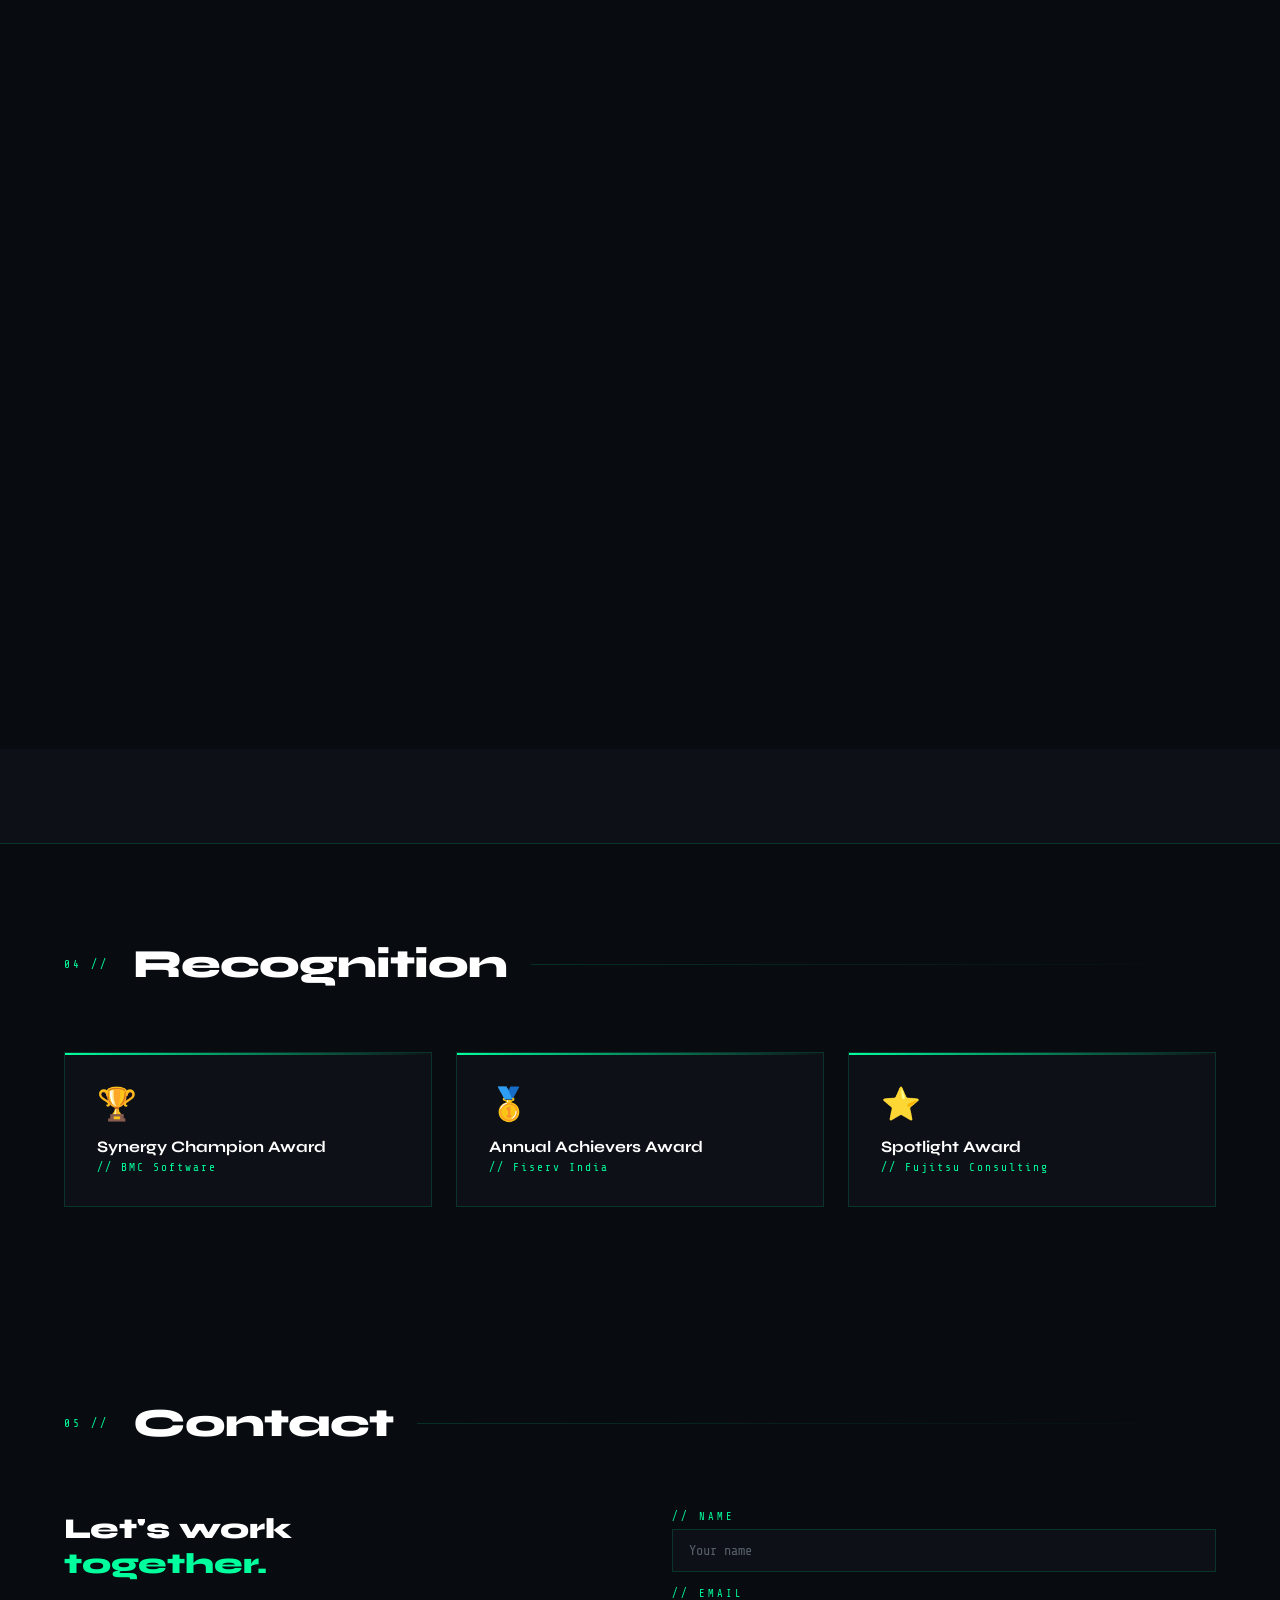
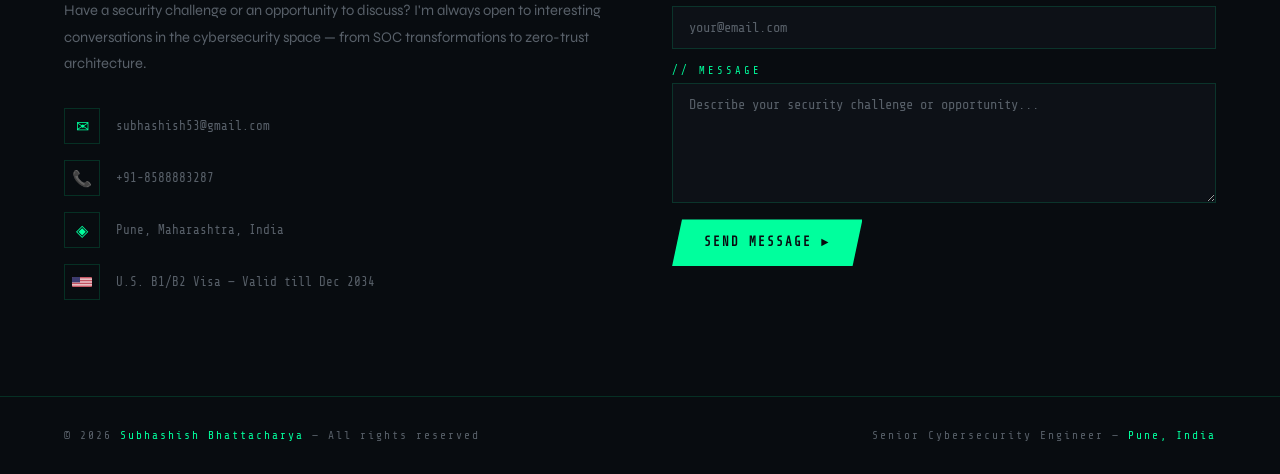
==== commit 342b7f5d: "Switch to GitHub Pages hosting - Update og:url to subhashish53.github.io - Replace Netlify form hand" ====
--- a/index.html
+++ b/index.html
@@ -10,7 +10,7 @@
 <meta property="og:title" content="Subhashish Bhattacharya | Senior Cybersecurity Engineer"/>
 <meta property="og:description" content="12+ years securing enterprise infrastructure — SOC, SIEM/SOAR, threat detection, cloud security."/>
 <meta property="og:type" content="website"/>
-<meta property="og:url" content="https://subhashish53.netlify.app/"/>
+<meta property="og:url" content="https://subhashish53.github.io/"/>
 <!-- Twitter Card -->
 <meta name="twitter:card" content="summary"/>
 <meta name="twitter:title" content="Subhashish Bhattacharya | Senior Cybersecurity Engineer"/>
@@ -346,9 +346,7 @@
         <div class="contact-item"><div class="c-icon" aria-hidden="true"><img src="data:image/svg+xml,%3Csvg xmlns='http://www.w3.org/2000/svg' viewBox='0 0 60 30'%3E%3Crect width='60' height='30' fill='%23B22234'/%3E%3Crect y='2.3' width='60' height='2.3' fill='white'/%3E%3Crect y='6.9' width='60' height='2.3' fill='white'/%3E%3Crect y='11.5' width='60' height='2.3' fill='white'/%3E%3Crect y='16.2' width='60' height='2.3' fill='white'/%3E%3Crect y='20.8' width='60' height='2.3' fill='white'/%3E%3Crect y='25.4' width='60' height='2.3' fill='white'/%3E%3Crect width='24' height='16.2' fill='%233C3B6E'/%3E%3C/svg%3E" alt="US Flag" class="flag-img" aria-hidden="true"/></div><span>U.S. B1/B2 Visa — Valid till Dec 2034</span></div>
       </div>
     </div>
-    <form class="contact-form reveal" id="contact-form" name="contact" netlify netlify-honeypot="bot-field" aria-label="Contact form">
-      <input type="hidden" name="form-name" value="contact"/>
-      <p hidden><label>Don't fill this out if you're human: <input name="bot-field"/></label></p>
+    <form class="contact-form reveal" id="contact-form" aria-label="Contact form">
       <div class="form-group">
         <label class="form-label" for="contact-name">// Name</label>
         <input type="text" id="contact-name" name="name" class="form-input" placeholder="Your name" required autocomplete="name"/>
